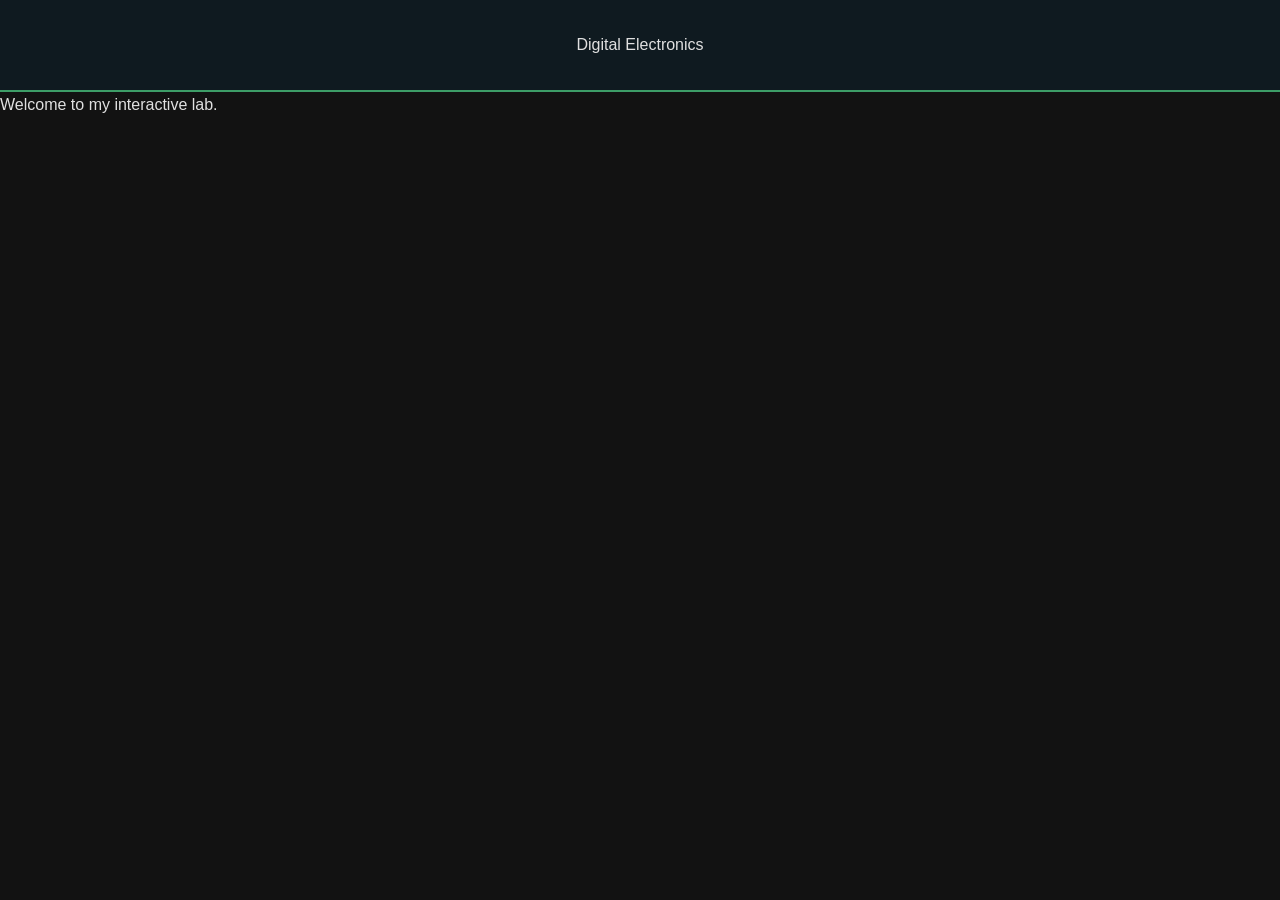
==== index.html @ e01a3934 "Added periodic logo structure." ====
<!DOCTYPE html>
<html lang="en">

<head>
    <meta charset="UTF-8">
    <meta name="viewport" content="width=device-width, initial-scale=1.0">
    <title>Digital Electronics Lab</title>
    <link rel="stylesheet" href="style.css">
</head>

<body>
    <header>
        <div class="logo">
            <span class="element">Di</span>gital
            <span class="element">El</span>ectronics
        </div>
    </header>
    <p>Welcome to my interactive lab.</p>

    <script src="script.js"></script>
</body>
---- style.css ----
/* style.css */

:root {
    /* Breaking Bad inspired 'Chemical Green' */
    --accent-green: #3d9d67;
    /* Dark/Muted blue for shadows and depth */
    --deep-blue: #0f1a20;
    /* Muted text for readability */
    --text-main: #e0e0e0;
    /* Soft dark gray instead of pure black to reduce eye strain */
    --bg-color: #121212;
}

* {
    margin: 0;
    padding: 0;
    box-sizing: border-box;
}

body {
    background-color: var(--bg-color);
    /* */
    color: var(--text-main);
    /* */
    font-family: 'Segoe UI', Tahoma, Geneva, Verdana, sans-serif;
    line-height: 1.6;
}

header {
    background-color: var(--deep-blue);
    padding: 2rem;
    border-bottom: 2px solid var(--accent-green);
    /* The 'signature' green line */
    text-align: center;
}

header h1 {
    color: var(--accent-green);
    font-size: 2.5rem;
    text-transform: uppercase;
    letter-spacing: 2px;
}

nav ul {
    list-style: none;
    display: flex;
    justify-content: center;
    margin-top: 1rem;
}

nav ul li {
    margin: 0 15px;
}

nav ul li a {
    color: var(--text-main);
    text-decoration: none;
    font-weight: bold;
    transition: color 0.3s ease;
    /* */
}

nav ul li a:hover {
    color: var(--accent-green);
}

section {
    padding: 40px;
    max-width: 800px;
    margin: 0 auto;
}

h2 {
    color: var(--accent-green);
    margin-bottom: 15px;
    border-left: 4px solid var(--accent-green);
    padding-left: 10px;
}

p {
    margin-bottom: 20px;
}
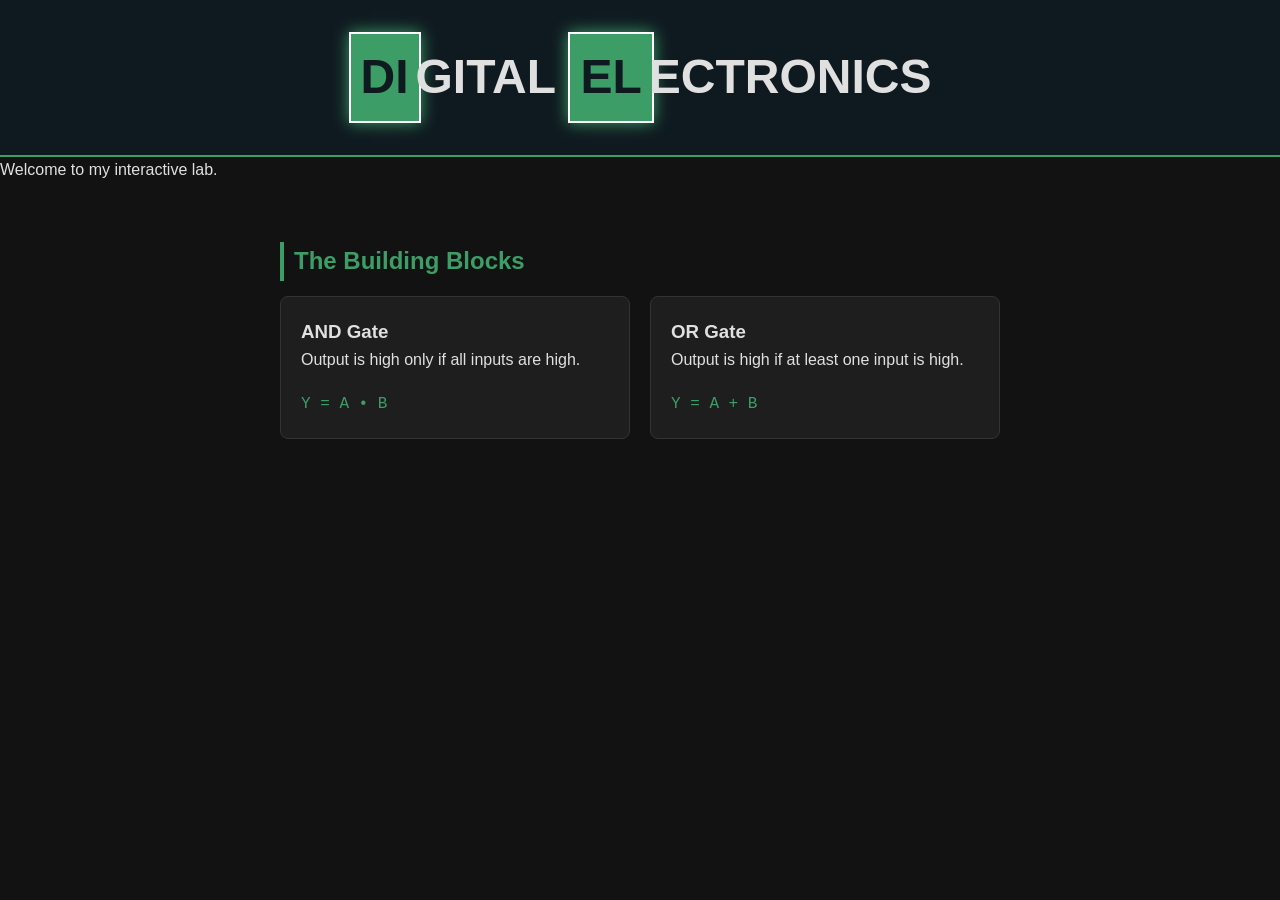
==== commit 1a8fa0bc: "Add periodic logo and gate cards" ====
--- a/index.html
+++ b/index.html
@@ -18,4 +18,20 @@
     <p>Welcome to my interactive lab.</p>
 
     <script src="script.js"></script>
-</body>+</body>
+
+<section id="gates">
+    <h2>The Building Blocks</h2>
+    <div class="gate-grid">
+        <div class="gate-card">
+            <h3>AND Gate</h3>
+            <p>Output is high only if all inputs are high.</p>
+            <code>Y = A • B</code>
+        </div>
+        <div class="gate-card">
+            <h3>OR Gate</h3>
+            <p>Output is high if at least one input is high.</p>
+            <code>Y = A + B</code>
+        </div>
+    </div>
+</section>
--- a/style.css
+++ b/style.css
@@ -79,4 +79,48 @@
 
 p {
     margin-bottom: 20px;
+}
+
+.logo {
+    font-size: 3rem;
+    font-weight: bold;
+    color: var(--text-main);
+    text-transform: uppercase;
+}
+
+.element {
+    background-color: var(--accent-green);
+    color: var(--deep-blue);
+    padding: 5px 10px;
+    margin-right: -5px;
+    display: inline-block;
+    border: 2px solid #fff;
+    box-shadow: 0 0 15px var(--accent-green);
+    /* Glowing effect */
+}
+
+.gate-grid {
+    display: grid;
+    grid-template-columns: repeat(auto-fit, minmax(200px, 1fr));
+    gap: 20px;
+}
+
+.gate-card {
+    background: #1e1e1e;
+    border: 1px solid #333;
+    padding: 20px;
+    border-radius: 8px;
+    transition: transform 0.3s ease, border-color 0.3s ease;
+}
+
+.gate-card:hover {
+    transform: translateY(-5px);
+    border-color: var(--accent-green);
+}
+
+.gate-card code {
+    display: block;
+    margin-top: 10px;
+    color: var(--accent-green);
+    font-family: 'Courier New', monospace;
 }
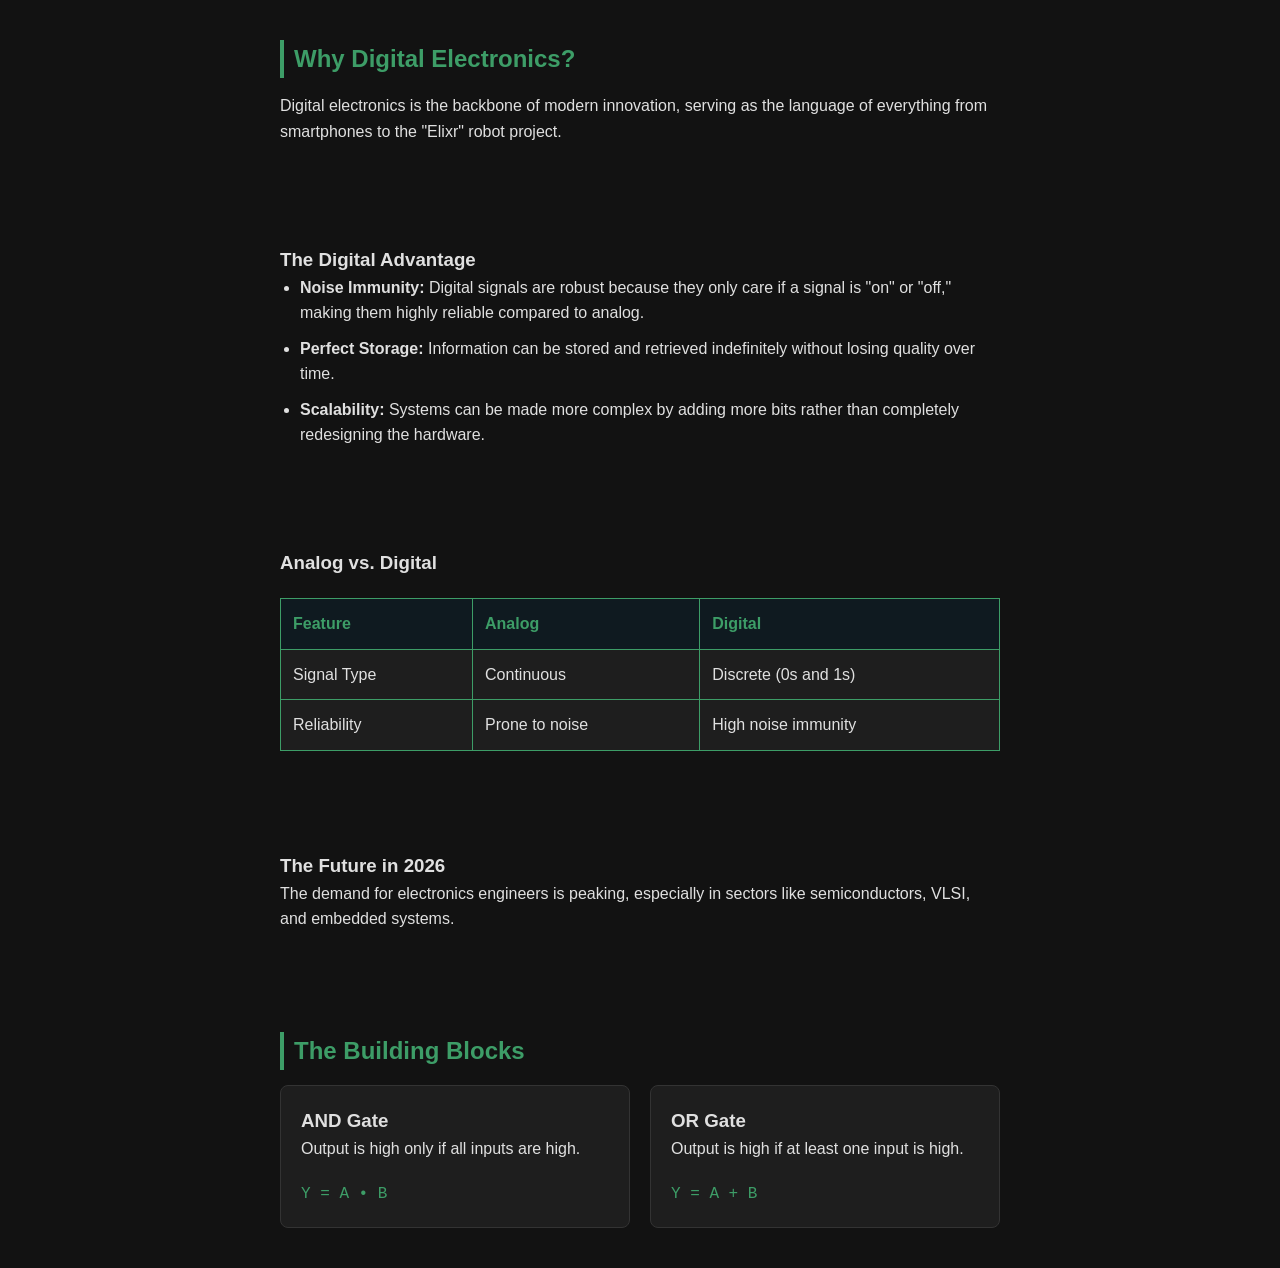
==== commit 5c96be8f: "Add Why Digital Electronics content" ====
--- a/index.html
+++ b/index.html
@@ -9,15 +9,50 @@
 </head>
 
 <body>
-    <header>
-        <div class="logo">
-            <span class="element">Di</span>gital
-            <span class="element">El</span>ectronics
-        </div>
-    </header>
-    <p>Welcome to my interactive lab.</p>
+    <section id="intro">
+        <h2>Why Digital Electronics?</h2>
+        <p>Digital electronics is the backbone of modern innovation, serving as the language of everything from
+            smartphones to the "Elixr" robot project.</p>
+    </section>
 
-    <script src="script.js"></script>
+    <section id="advantages">
+        <h3>The Digital Advantage</h3>
+        <ul>
+            <li><strong>Noise Immunity:</strong> Digital signals are robust because they only care if a signal is "on"
+                or "off," making them highly reliable compared to analog.</li>
+            <li><strong>Perfect Storage:</strong> Information can be stored and retrieved indefinitely without losing
+                quality over time.</li>
+            <li><strong>Scalability:</strong> Systems can be made more complex by adding more bits rather than
+                completely redesigning the hardware.</li>
+        </ul>
+    </section>
+
+    <section id="comparison">
+        <h3>Analog vs. Digital</h3>
+        <table border="1">
+            <tr>
+                <th>Feature</th>
+                <th>Analog</th>
+                <th>Digital</th>
+            </tr>
+            <tr>
+                <td>Signal Type</td>
+                <td>Continuous</td>
+                <td>Discrete (0s and 1s)</td>
+            </tr>
+            <tr>
+                <td>Reliability</td>
+                <td>Prone to noise</td>
+                <td>High noise immunity</td>
+            </tr>
+        </table>
+    </section>
+
+    <section id="career">
+        <h3>The Future in 2026</h3>
+        <p>The demand for electronics engineers is peaking, especially in sectors like semiconductors, VLSI, and
+            embedded systems.</p>
+    </section>
 </body>
 
 <section id="gates">
--- a/style.css
+++ b/style.css
@@ -123,4 +123,32 @@
     margin-top: 10px;
     color: var(--accent-green);
     font-family: 'Courier New', monospace;
+}
+
+table {
+    width: 100%;
+    border-collapse: collapse;
+    margin: 20px 0;
+    background-color: #1e1e1e;
+}
+
+th,
+td {
+    padding: 12px;
+    text-align: left;
+    border: 1px solid var(--accent-green);
+}
+
+th {
+    background-color: var(--deep-blue);
+    color: var(--accent-green);
+}
+
+ul {
+    padding-left: 20px;
+    margin-bottom: 20px;
+}
+
+li {
+    margin-bottom: 10px;
 }
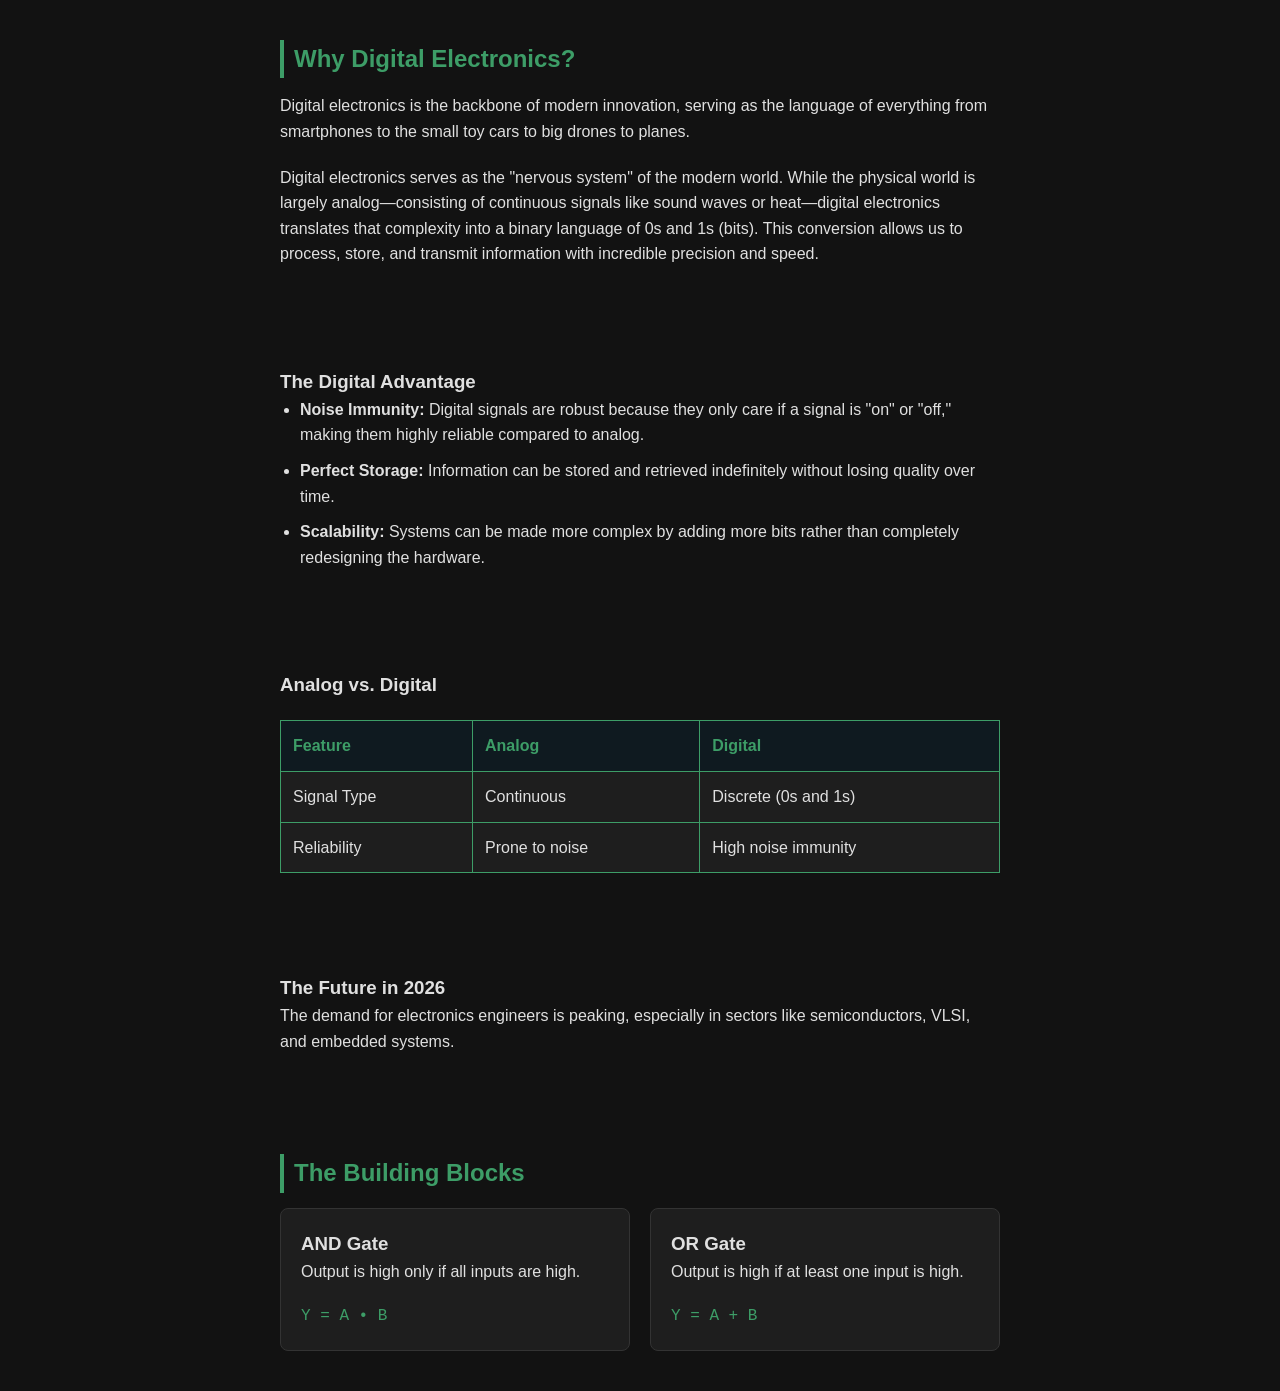
==== commit 671e205e: "wrote about de" ====
--- a/index.html
+++ b/index.html
@@ -12,7 +12,13 @@
     <section id="intro">
         <h2>Why Digital Electronics?</h2>
         <p>Digital electronics is the backbone of modern innovation, serving as the language of everything from
-            smartphones to the "Elixr" robot project.</p>
+            smartphones to the small toy cars to big drones to planes.</p>
+
+        <p> Digital electronics serves as the "nervous system" of the modern world.
+            While the physical world is largely analog—consisting of continuous signals
+            like sound waves or heat—digital electronics translates that complexity into
+            a binary language of 0s and 1s (bits). This conversion allows us to process,
+            store, and transmit information with incredible precision and speed. </p>
     </section>
 
     <section id="advantages">
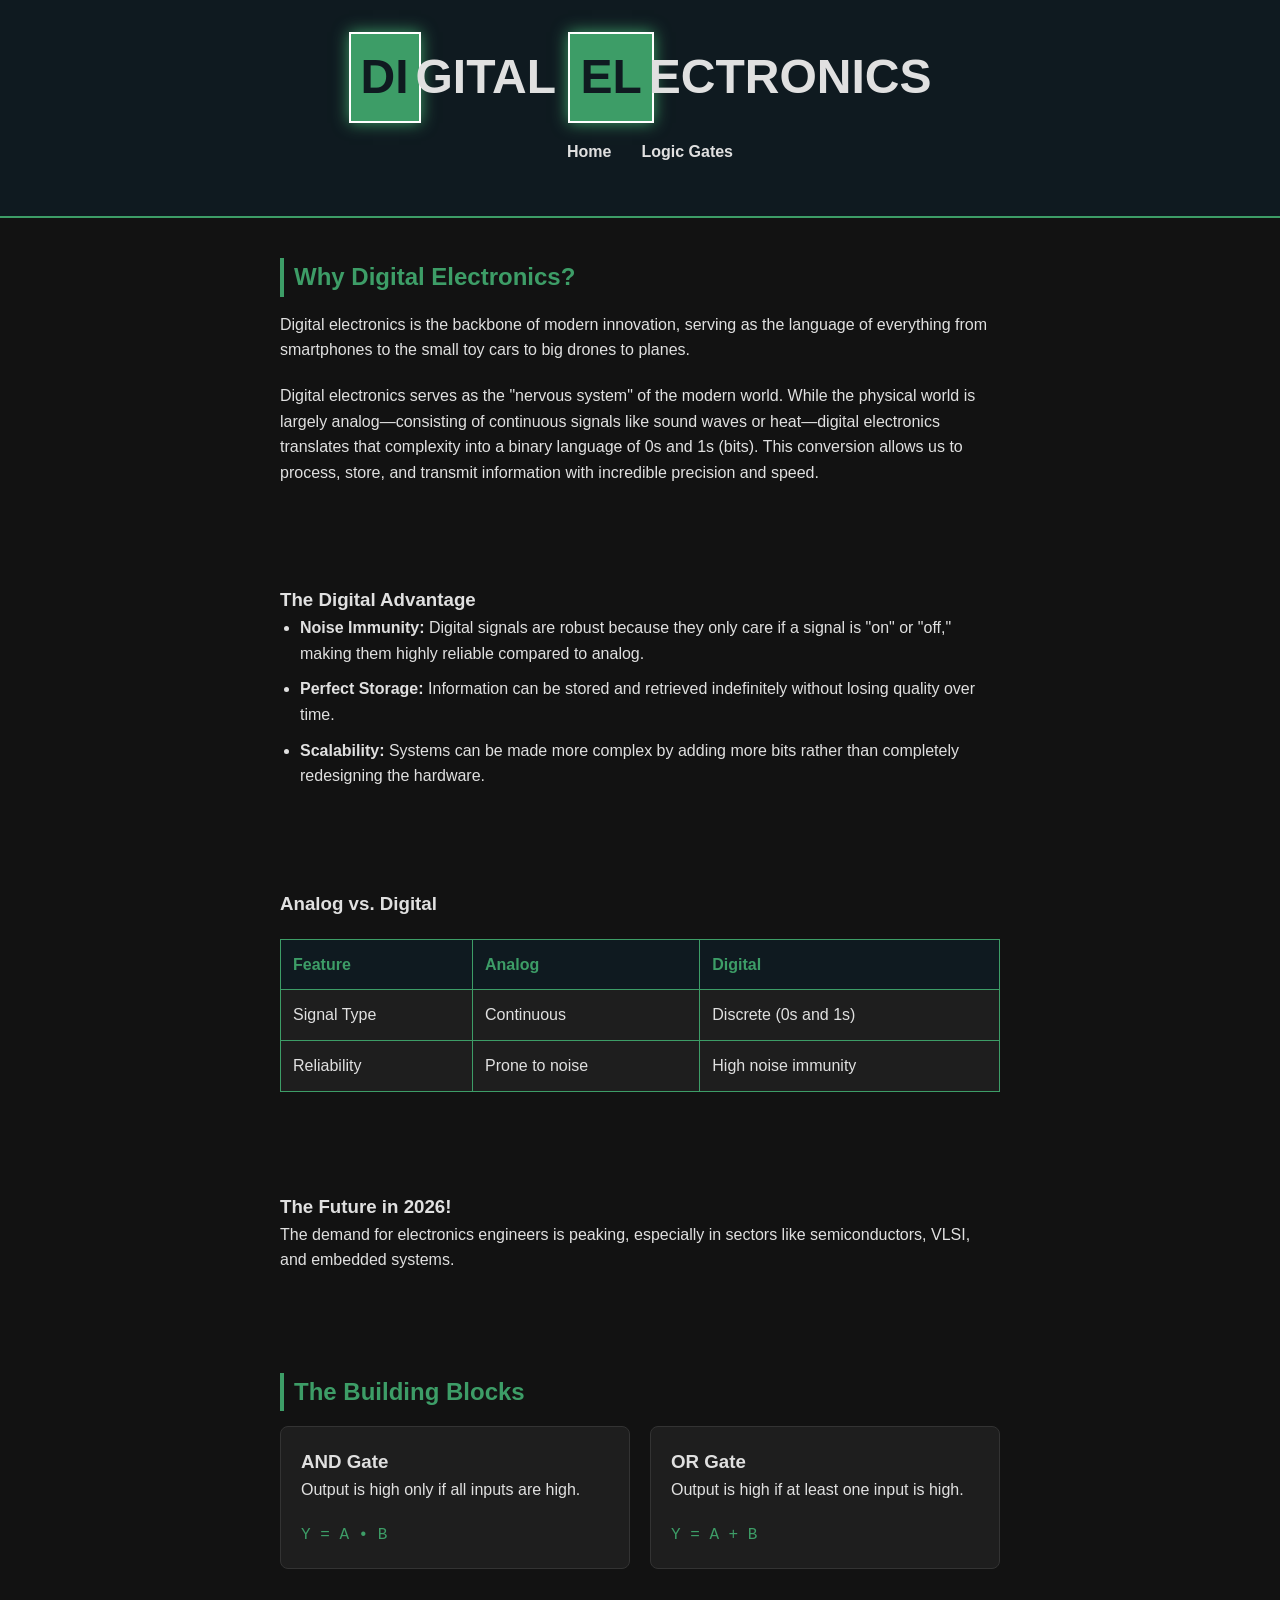
==== commit 5f769f84: "Updated logic gates" ====
--- a/index.html
+++ b/index.html
@@ -9,6 +9,18 @@
 </head>
 
 <body>
+    <header>
+        <div class="logo">
+            <span class="element">Di</span>gital
+            <span class="element">El</span>ectronics
+        </div>
+        <nav>
+            <ul>
+                <li><a href="index.html">Home</a></li>
+                <li><a href="logic-gates.html">Logic Gates</a></li>
+            </ul>
+        </nav>
+    </header>
     <section id="intro">
         <h2>Why Digital Electronics?</h2>
         <p>Digital electronics is the backbone of modern innovation, serving as the language of everything from
@@ -55,7 +67,7 @@
     </section>
 
     <section id="career">
-        <h3>The Future in 2026</h3>
+        <h3>The Future in 2026!</h3>
         <p>The demand for electronics engineers is peaking, especially in sectors like semiconductors, VLSI, and
             embedded systems.</p>
     </section>
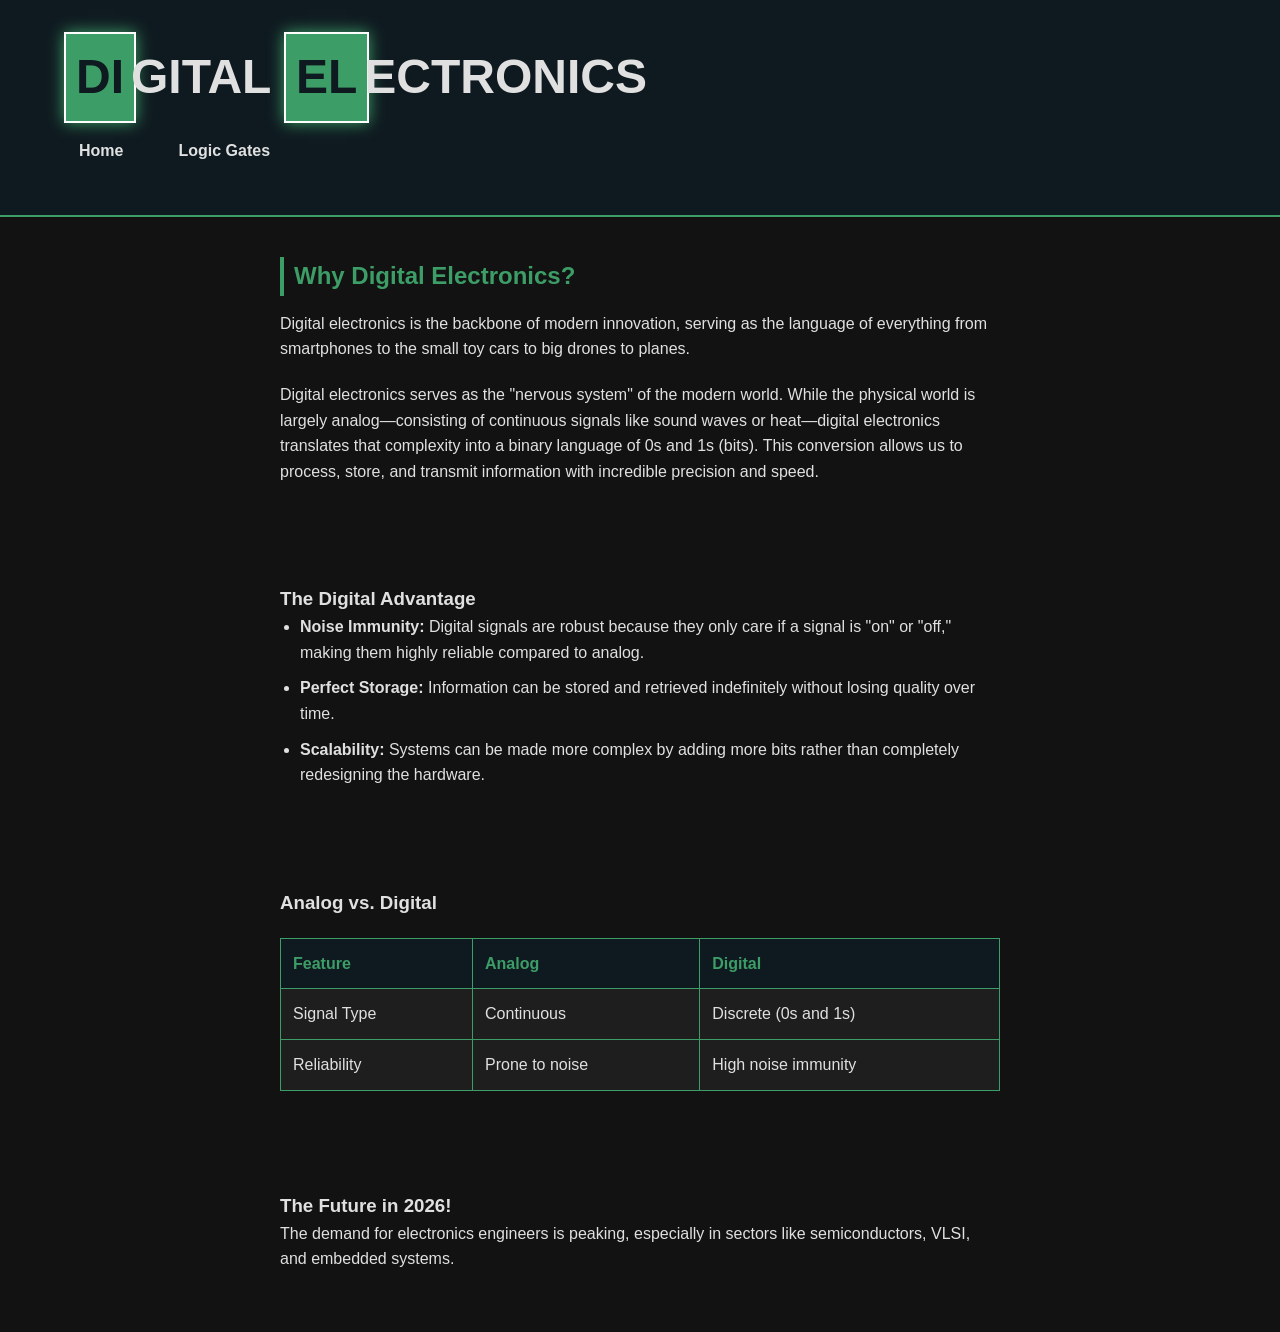
==== commit 94319a81: "removed logic from 1st page" ====
--- a/index.html
+++ b/index.html
@@ -71,20 +71,4 @@
         <p>The demand for electronics engineers is peaking, especially in sectors like semiconductors, VLSI, and
             embedded systems.</p>
     </section>
-</body>
-
-<section id="gates">
-    <h2>The Building Blocks</h2>
-    <div class="gate-grid">
-        <div class="gate-card">
-            <h3>AND Gate</h3>
-            <p>Output is high only if all inputs are high.</p>
-            <code>Y = A • B</code>
-        </div>
-        <div class="gate-card">
-            <h3>OR Gate</h3>
-            <p>Output is high if at least one input is high.</p>
-            <code>Y = A + B</code>
-        </div>
-    </div>
-</section>+</body>
--- a/style.css
+++ b/style.css
@@ -28,11 +28,17 @@
 
 header {
     background-color: var(--deep-blue);
-    padding: 2rem;
+    padding: 2rem 5%;
+    /* Adds some breathing room on the sides */
     border-bottom: 2px solid var(--accent-green);
-    /* The 'signature' green line */
-    text-align: center;
+
+    /* Change these to align left */
+    display: flex;
+    flex-direction: column;
+    align-items: flex-start;
+    text-align: left;
 }
+
 
 header h1 {
     color: var(--accent-green);
@@ -44,9 +50,14 @@
 nav ul {
     list-style: none;
     display: flex;
-    justify-content: center;
-    margin-top: 1rem;
+    justify-content: flex-start;
+    /* Aligns links to the left */
+    gap: 25px;
+    margin-top: 15px;
+    padding: 0;
+    /* Ensures no default padding pushes it right */
 }
+
 
 nav ul li {
     margin: 0 15px;
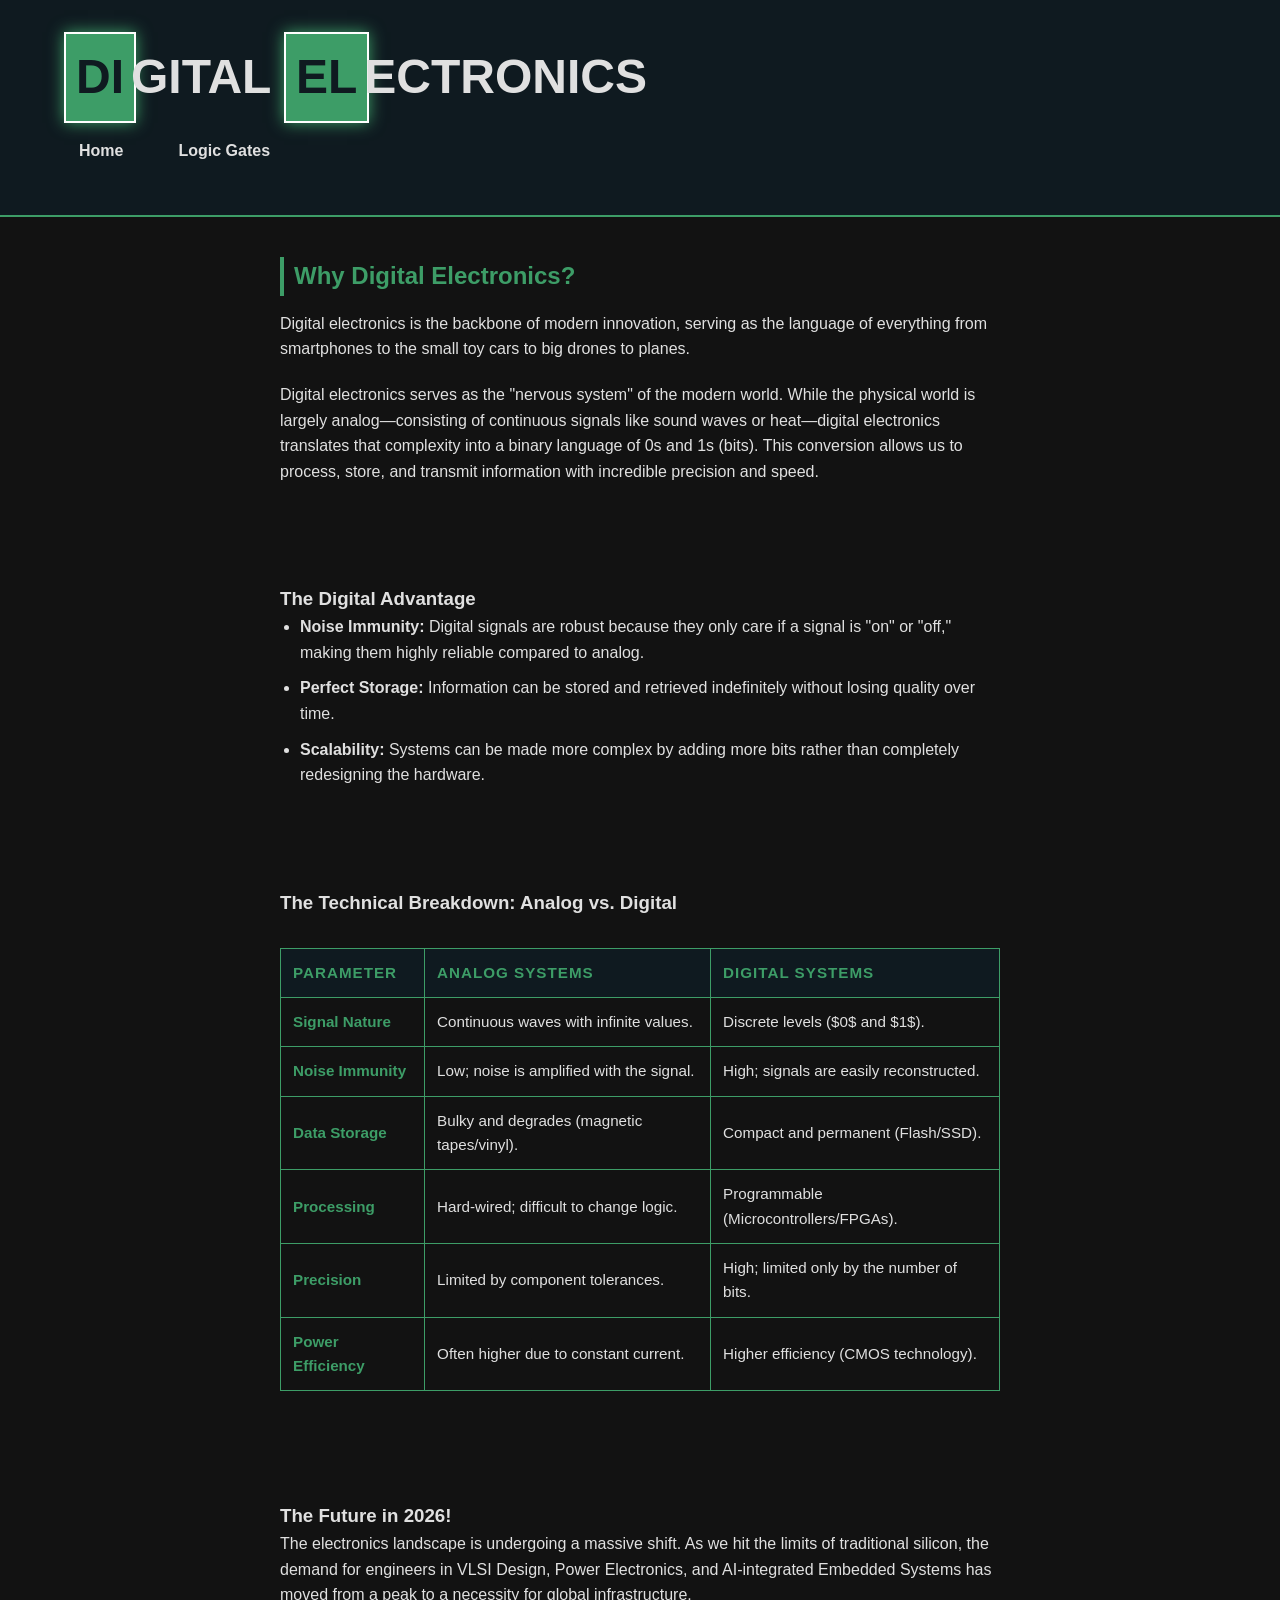
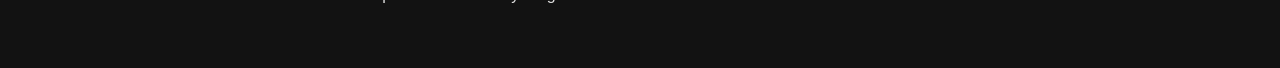
==== commit 3ee02e23: "changed table" ====
--- a/index.html
+++ b/index.html
@@ -46,29 +46,56 @@
     </section>
 
     <section id="comparison">
-        <h3>Analog vs. Digital</h3>
-        <table border="1">
-            <tr>
-                <th>Feature</th>
-                <th>Analog</th>
-                <th>Digital</th>
-            </tr>
-            <tr>
-                <td>Signal Type</td>
-                <td>Continuous</td>
-                <td>Discrete (0s and 1s)</td>
-            </tr>
-            <tr>
-                <td>Reliability</td>
-                <td>Prone to noise</td>
-                <td>High noise immunity</td>
-            </tr>
+        <h3>The Technical Breakdown: Analog vs. Digital</h3>
+        <table>
+            <thead>
+                <tr>
+                    <th>Parameter</th>
+                    <th>Analog Systems</th>
+                    <th>Digital Systems</th>
+                </tr>
+            </thead>
+            <tbody>
+                <tr>
+                    <td><strong>Signal Nature</strong></td>
+                    <td>Continuous waves with infinite values.</td>
+                    <td>Discrete levels ($0$ and $1$).</td>
+                </tr>
+                <tr>
+                    <td><strong>Noise Immunity</strong></td>
+                    <td>Low; noise is amplified with the signal.</td>
+                    <td>High; signals are easily reconstructed.</td>
+                </tr>
+                <tr>
+                    <td><strong>Data Storage</strong></td>
+                    <td>Bulky and degrades (magnetic tapes/vinyl).</td>
+                    <td>Compact and permanent (Flash/SSD).</td>
+                </tr>
+                <tr>
+                    <td><strong>Processing</strong></td>
+                    <td>Hard-wired; difficult to change logic.</td>
+                    <td>Programmable (Microcontrollers/FPGAs).</td>
+                </tr>
+                <tr>
+                    <td><strong>Precision</strong></td>
+                    <td>Limited by component tolerances.</td>
+                    <td>High; limited only by the number of bits.</td>
+                </tr>
+                <tr>
+                    <td><strong>Power Efficiency</strong></td>
+                    <td>Often higher due to constant current.</td>
+                    <td>Higher efficiency (CMOS technology).</td>
+                </tr>
+            </tbody>
         </table>
     </section>
 
     <section id="career">
         <h3>The Future in 2026!</h3>
-        <p>The demand for electronics engineers is peaking, especially in sectors like semiconductors, VLSI, and
-            embedded systems.</p>
+        <p>The electronics landscape is undergoing a massive shift.
+            As we hit the limits of traditional silicon, the demand
+            for engineers in VLSI Design, Power Electronics, and
+            AI-integrated Embedded Systems has moved from a peak to a
+            necessity for global infrastructure.</p>
     </section>
 </body>
--- a/style.css
+++ b/style.css
@@ -138,9 +138,35 @@
 
 table {
     width: 100%;
+    max-width: 900px;
+    /* Keeps it from stretching too wide on big screens */
     border-collapse: collapse;
-    margin: 20px 0;
-    background-color: #1e1e1e;
+    margin: 30px 0;
+    font-size: 0.95rem;
+    border: 1px solid #333;
+}
+
+th {
+    background-color: var(--deep-blue);
+    color: var(--accent-green);
+    text-transform: uppercase;
+    letter-spacing: 1px;
+    border: 1px solid var(--accent-green);
+}
+
+td {
+    border: 1px solid #333;
+}
+
+/* Adds a subtle green glow when you hover over a row */
+tr:hover {
+    background-color: #1a1a1a;
+    box-shadow: inset 0 0 10px rgba(61, 157, 103, 0.2);
+}
+
+tr td:first-child {
+    color: var(--accent-green);
+    font-weight: bold;
 }
 
 th,
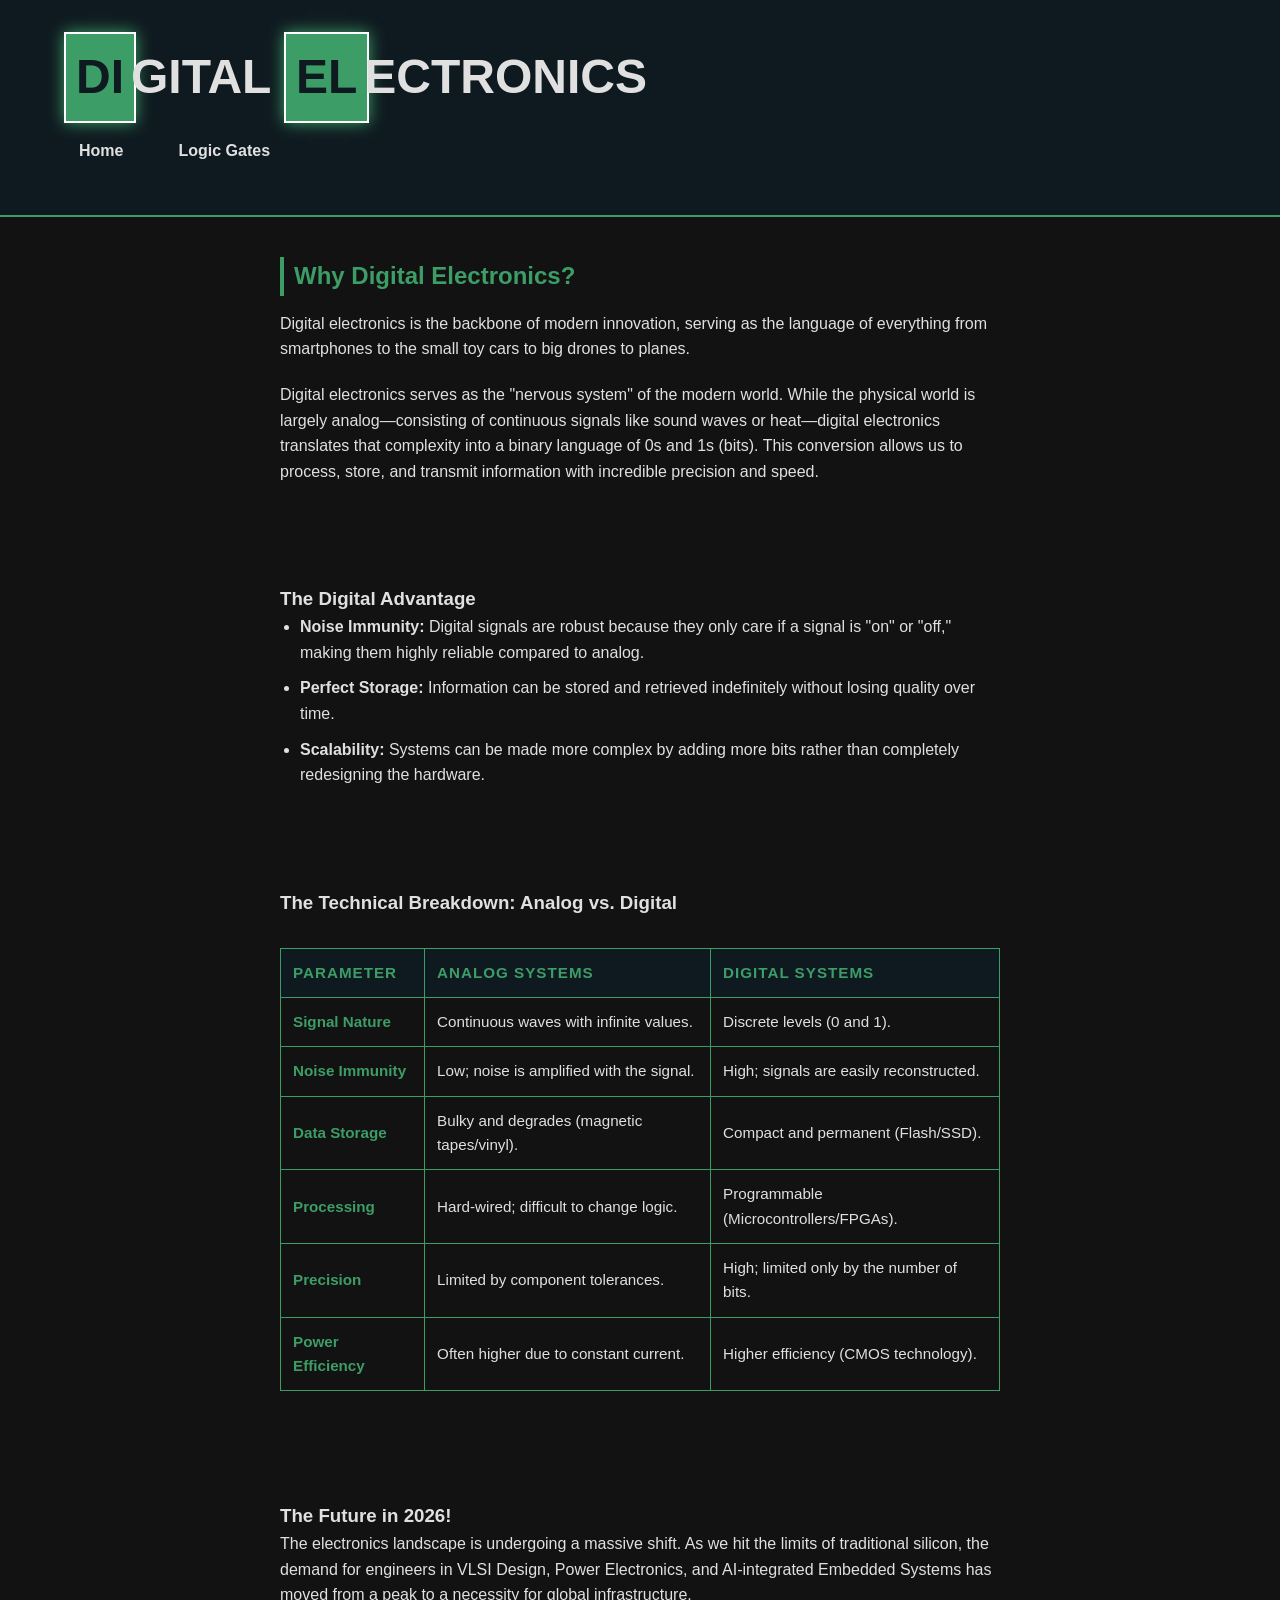
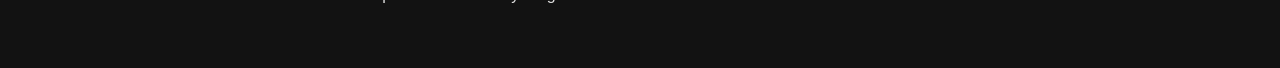
==== commit ee4b8936: "changes data" ====
--- a/index.html
+++ b/index.html
@@ -59,7 +59,7 @@
                 <tr>
                     <td><strong>Signal Nature</strong></td>
                     <td>Continuous waves with infinite values.</td>
-                    <td>Discrete levels ($0$ and $1$).</td>
+                    <td>Discrete levels (0 and 1).</td>
                 </tr>
                 <tr>
                     <td><strong>Noise Immunity</strong></td>
--- a/style.css
+++ b/style.css
@@ -188,4 +188,40 @@
 
 li {
     margin-bottom: 10px;
+}
+
+.gate-detail {
+    margin-bottom: 50px;
+    padding: 20px;
+    border-left: 2px solid var(--accent-green);
+}
+
+.gate-symbol img {
+    max-width: 200px;
+    display: block;
+    margin: 20px 0;
+    filter: invert(1);
+    /* Use this if your gate image has a white background */
+}
+
+.boolean-box {
+    margin-top: 20px;
+}
+
+.white-bg-formula {
+    background-color: white;
+    color: black;
+    padding: 15px 30px;
+    display: inline-block;
+    font-family: 'Courier New', monospace;
+    font-weight: bold;
+    font-size: 1.5rem;
+    border-radius: 4px;
+    margin: 10px 0;
+    box-shadow: 0 4px 10px rgba(0, 0, 0, 0.3);
+}
+
+.formula-text {
+    font-style: italic;
+    color: var(--accent-green);
 }
